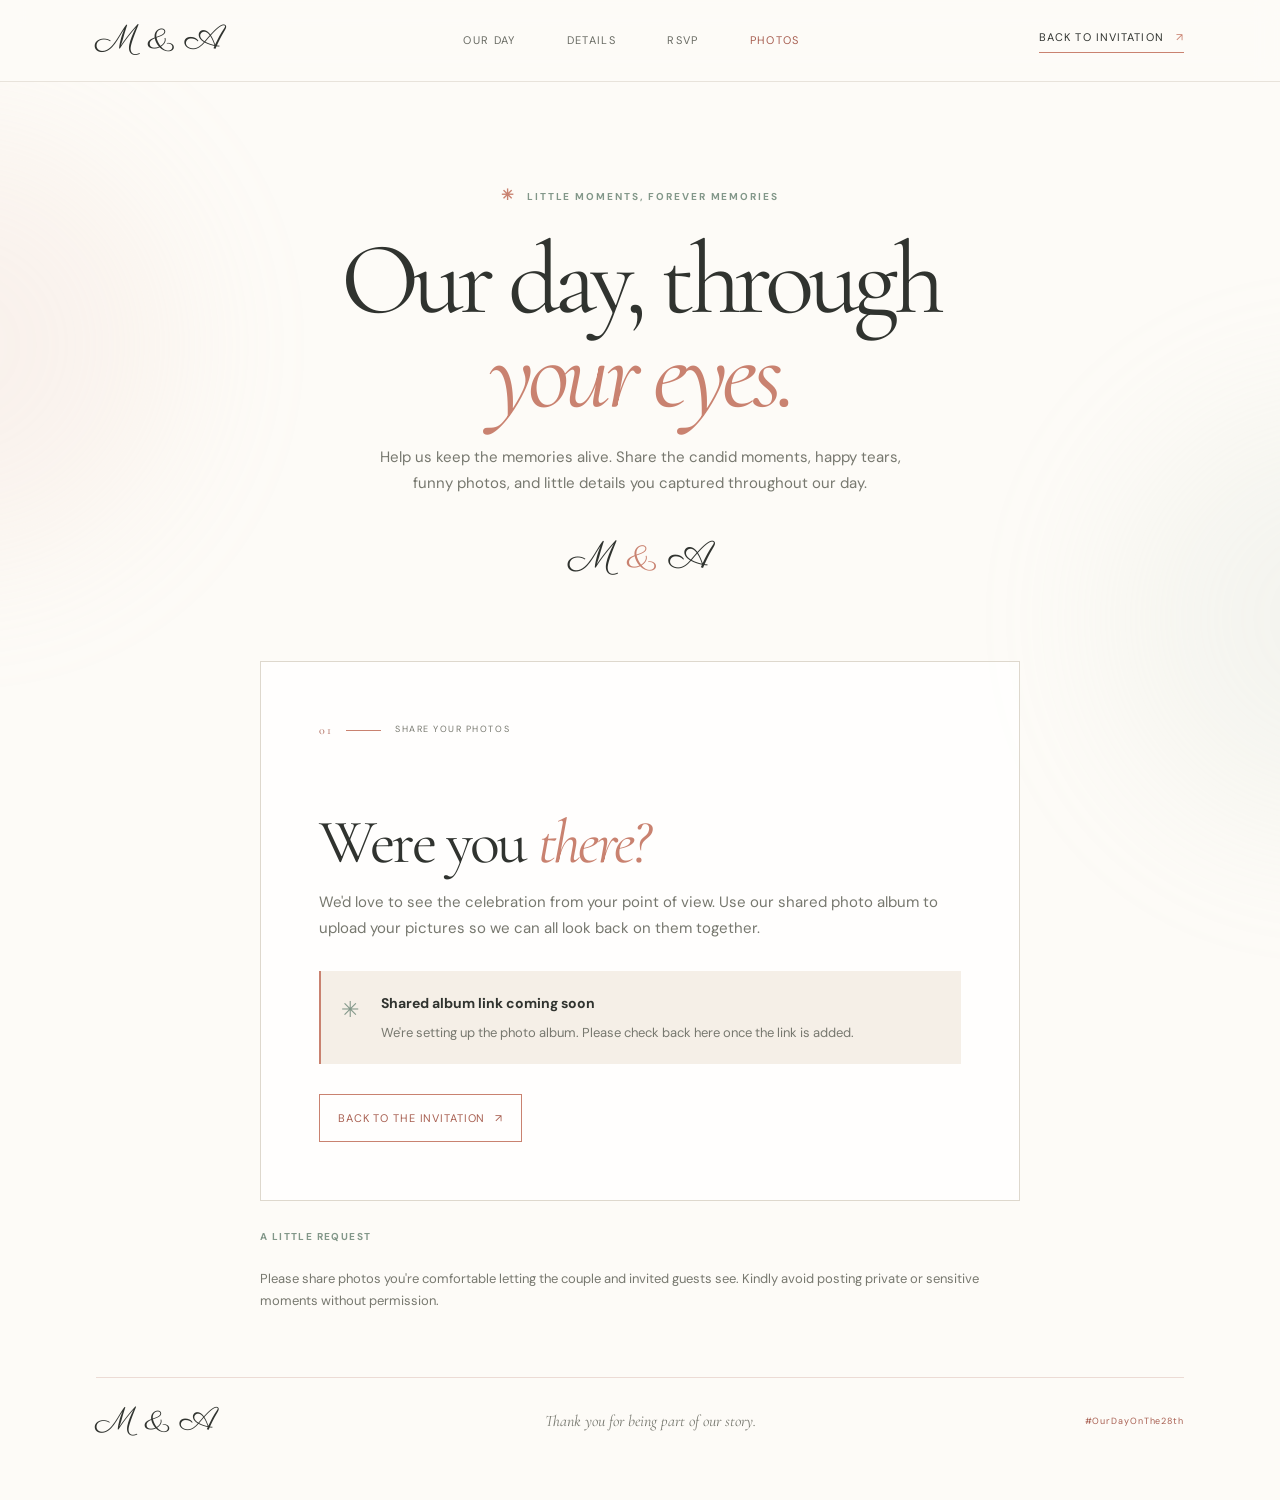
==== photos.html @ a07df559 "Add wedding photo memories page" ====
<!doctype html>
<html lang="en">
<head>
<meta charset="utf-8">
<meta name="viewport" content="width=device-width, initial-scale=1">
<meta name="theme-color" content="#fdfbf7">
<meta name="description" content="Share and revisit the little moments from Marc and Angel's wedding day.">
<title>Wedding Memories | Marc &amp; Angel</title>
<link rel="preconnect" href="https://fonts.googleapis.com">
<link rel="preconnect" href="https://fonts.gstatic.com" crossorigin>
<link href="https://fonts.googleapis.com/css2?family=Cormorant+Garamond:wght@400;500;600;700&family=DM+Sans:wght@400;500;600;700&family=Parisienne&display=swap" rel="stylesheet">
<link rel="stylesheet" href="styles.css?v=5">
</head>
<body>
<div class="ambient ambient-one" aria-hidden="true"></div><div class="ambient ambient-two" aria-hidden="true"></div>
<header class="site-header">
<a class="brand monogram" href="index.html" aria-label="Return to Marc and Angel's wedding invitation">M &amp; A</a>
<nav class="nav-links" aria-label="Main navigation"><a href="index.html#story">Our Day</a><a href="index.html#details">Details</a><a href="index.html#rsvp">RSVP</a><a class="active" href="photos.html">Photos</a></nav>
<a class="nav-cta" href="index.html">Back to invitation <span aria-hidden="true">↗</span></a>
</header>
<main class="memories-page">
<section class="memories-hero">
<p class="eyebrow"><span class="tiny-flower">✳</span> LITTLE MOMENTS, FOREVER MEMORIES</p>
<h1>Our day, through<br><em>your eyes.</em></h1>
<p class="memories-intro">Help us keep the memories alive. Share the candid moments, happy tears, funny photos, and little details you captured throughout our day.</p>
<div class="memories-monogram">M <span>&amp;</span> A</div>
</section>
<section class="memories-card" aria-labelledby="share-title">
<div class="section-index"><span>01</span><span class="index-line"></span><span>SHARE YOUR PHOTOS</span></div>
<h2 id="share-title">Were you <em>there?</em></h2>
<p>We'd love to see the celebration from your point of view. Use our shared photo album to upload your pictures so we can all look back on them together.</p>
<div class="album-status"><span class="tiny-flower">✳</span><div><strong>Shared album link coming soon</strong><p>We're setting up the photo album. Please check back here once the link is added.</p></div></div>
<a class="secondary-button memories-back" href="index.html">Back to the invitation <span aria-hidden="true">↗</span></a>
</section>
<section class="memories-note">
<p class="eyebrow">A LITTLE REQUEST</p>
<p>Please share photos you're comfortable letting the couple and invited guests see. Kindly avoid posting private or sensitive moments without permission.</p>
</section>
<footer class="site-footer"><a class="brand footer-brand monogram" href="index.html">M &amp; A</a><p>Thank you for being part of our story.</p><span class="footer-hashtag">#OurDayOnThe28th</span></footer>
</main>
</body>
</html>
---- styles.css ----
:root{--ivory:#fdfbf7;--paper:#f5efe7;--rose:#c98270;--rose-dark:#a85f51;--sage:#829789;--sage-light:#dce4da;--ink:#30332f;--muted:#77786f;--line:#ded8cd;--serif:"Cormorant Garamond",Georgia,serif;--sans:"DM Sans",Arial,sans-serif;--ease:cubic-bezier(.22,1,.36,1)}
*{box-sizing:border-box}html{scroll-behavior:smooth;scroll-padding-top:82px}body{margin:0;background:var(--ivory);color:var(--ink);font-family:var(--sans);font-size:15px;line-height:1.7;overflow-x:hidden}a{color:inherit;text-decoration:none}button,input,textarea{font:inherit}button,a{-webkit-tap-highlight-color:transparent}::selection{background:var(--sage-light);color:var(--ink)}.skip-link{position:fixed;z-index:100;top:-60px;left:16px;background:var(--ink);color:white;padding:10px 16px}.skip-link:focus{top:12px}
.ambient{position:fixed;z-index:-1;width:420px;height:420px;border-radius:50%;filter:blur(80px);opacity:.16;pointer-events:none}.ambient-one{top:15%;left:-250px;background:#e8c4b6}.ambient-two{right:-260px;bottom:8%;background:#c9d6c7}
.site-header{height:82px;width:100%;display:flex;align-items:center;justify-content:space-between;padding:0 7.5%;border-bottom:1px solid rgba(222,216,205,.65);background:rgba(253,251,247,.88);backdrop-filter:blur(12px);position:sticky;top:0;z-index:20}.brand{display:inline-flex;align-items:center;gap:7px;font-family:var(--serif);font-size:26px;font-weight:600;letter-spacing:-.05em}.brand.monogram{font-family:"Parisienne",cursive;font-size:34px;font-weight:400;letter-spacing:0;line-height:1.1;white-space:nowrap}.footer-brand.monogram{font-size:32px}.brand span{color:var(--rose);font-size:20px;font-style:italic}.brand i{font-family:var(--sans);font-size:11px;color:var(--rose);font-style:normal}.nav-links{display:flex;align-items:center;gap:clamp(20px,4vw,54px);color:#696b63;font-size:11px;text-transform:uppercase;letter-spacing:.12em}.nav-links a,.nav-cta,.text-link{transition:color .25s ease}.nav-links a:hover,.nav-links a.active,.text-link:hover{color:var(--rose-dark)}.nav-cta{font-size:11px;text-transform:uppercase;letter-spacing:.1em;border-bottom:1px solid var(--rose);padding-bottom:5px}.nav-cta span{color:var(--rose);margin-left:8px}
.screen{position:relative;padding:100px 11%;min-height:88vh}.hero{min-height:calc(100vh - 82px);display:grid;grid-template-columns:1.05fr .95fr;align-items:center;gap:4%;padding-top:70px;padding-bottom:90px}.hero-copy{max-width:600px;position:relative;z-index:2}.eyebrow{font-size:10px;line-height:1.5;letter-spacing:.19em;font-weight:700;color:var(--sage);margin:0 0 24px}.tiny-flower{color:var(--rose);font-size:15px;display:inline-block;margin-right:7px}h1,h2{font-family:var(--serif);font-weight:400;letter-spacing:-.045em;line-height:.98;margin:0}h1{font-size:clamp(64px,8.5vw,124px)}h1 em,h2 em{color:var(--rose);font-weight:400}.hero-intro{color:var(--muted);font-size:14px;max-width:360px;margin:26px 0 30px}.hero-names{display:flex;flex-direction:column;gap:8px;margin:0 0 32px}#couple-names{font-family:var(--serif);font-size:clamp(24px,3vw,35px)}.name-rule{width:52px;height:1px;background:var(--rose)}.hero-date{font-size:9px;font-weight:600;letter-spacing:.18em;color:var(--muted)}.hero-date b{color:var(--rose-dark);font-size:13px;margin-left:5px}
.primary-button,.secondary-button{display:inline-flex;align-items:center;justify-content:center;gap:28px;min-height:48px;padding:12px 19px;border:1px solid var(--rose);cursor:pointer;font-size:10px;letter-spacing:.1em;text-transform:uppercase;transition:background .3s ease,color .3s ease,transform .3s ease}.primary-button{background:var(--rose);color:white}.primary-button:hover{background:var(--rose-dark);border-color:var(--rose-dark);transform:translateY(-2px)}.secondary-button{color:var(--ink);background:transparent;border-color:var(--line)}.secondary-button:hover{background:var(--paper);transform:translateY(-2px)}
.hero-art{min-height:490px;position:relative;display:grid;place-items:center;isolation:isolate}.art-ring{position:absolute;border:1px solid rgba(130,151,137,.4);border-radius:50%;aspect-ratio:1}.ring-one{width:min(92%,450px)}.ring-two{width:min(74%,360px);border-color:rgba(201,130,112,.45)}.art-sun{position:absolute;z-index:-1;top:12%;right:12%;width:110px;height:110px;border-radius:50%;background:#efe0d3;opacity:.8}.flower-illustration{width:min(100%,410px);height:auto;overflow:visible;filter:drop-shadow(0 14px 12px rgba(79,71,57,.05))}.stem{fill:none;stroke:var(--sage);stroke-width:2;stroke-linecap:round}.leaf{fill:#b6c6b6;stroke:var(--sage);stroke-width:1.3}.blossom{fill:#e7c5b8;stroke:#c98270;stroke-width:1.3}.blossom-main{fill:#f0d6c8}.blossom-left{fill:#e9c7b9}.blossom-right{fill:#d9b3a3}.blossom circle{fill:#c98270;stroke:none}.bud{fill:#c98270;stroke:#a85f51;stroke-width:1.4}.bud path{fill:none}.art-caption{position:absolute;bottom:5%;display:flex;align-items:center;gap:12px;color:var(--muted);font-family:var(--serif);font-size:14px;font-style:italic}.art-caption span:nth-child(2){color:var(--rose);font-style:normal}.scroll-cue{position:absolute;bottom:27px;left:11%;display:flex;align-items:center;gap:12px;color:var(--muted);font-size:8px;letter-spacing:.16em}.scroll-line{display:inline-block;width:34px;height:1px;background:var(--rose)}.hero-side-note{position:absolute;right:2.5%;top:50%;writing-mode:vertical-rl;transform:rotate(180deg);color:#a5a095;font-size:8px;letter-spacing:.2em}
.story-section{background:var(--paper);min-height:85vh;padding-top:85px;padding-bottom:80px}.section-index{display:flex;align-items:center;gap:14px;margin-bottom:70px;color:var(--muted);font-size:9px;letter-spacing:.17em}.section-index span:first-child{color:var(--rose-dark);font-size:12px;font-family:var(--serif)}.index-line{width:35px;height:1px;background:var(--rose)}.story-grid{display:grid;grid-template-columns:1.1fr .9fr;gap:10%;align-items:start}.story-heading h2,.details-heading h2,.rsvp-copy h2{font-size:clamp(48px,6.3vw,82px)}.story-copy{position:relative;padding-top:10px;max-width:480px}.quote-mark{position:absolute;top:-60px;left:-20px;font-family:var(--serif);font-size:100px;color:rgba(201,130,112,.27);line-height:1}.story-copy>p:first-of-type{position:relative;font-family:var(--serif);font-size:clamp(19px,2.1vw,25px);line-height:1.55;margin:0 0 28px}.signature{color:var(--muted);font-size:12px}.signature span{display:block;margin-top:4px;font-family:var(--serif);color:var(--ink);font-size:25px;font-style:italic}.story-bottom{margin-top:80px;border-top:1px solid var(--line);padding-top:28px;display:flex;align-items:center;justify-content:space-between;gap:24px}.story-stamp{display:flex;align-items:center;gap:10px;color:var(--muted);font-size:8px;letter-spacing:.15em}.story-stamp strong{display:grid;place-items:center;width:54px;height:54px;border:1px solid var(--rose);border-radius:50%;color:var(--rose-dark);font-family:var(--serif);font-size:26px;font-weight:500}.story-note{display:flex;align-items:center;gap:13px;color:var(--muted);font-family:var(--serif);font-size:16px;line-height:1.4}.story-note p{margin:0}.story-note .tiny-flower{font-size:24px}.text-link{color:var(--ink);font-size:10px;letter-spacing:.12em;text-transform:uppercase;border-bottom:1px solid var(--rose);padding-bottom:7px;white-space:nowrap}.text-link span{color:var(--rose);margin-left:10px}
.details-section{min-height:90vh;background:var(--ivory)}.details-heading{text-align:center;margin:-25px auto 50px}.details-heading .eyebrow{margin-bottom:18px}.section-lede{margin:20px 0 0;color:var(--muted);font-size:13px}.event-card{max-width:860px;margin:0 auto;display:grid;grid-template-columns:.72fr 1.28fr;background:#fffdfa;border:1px solid var(--line);box-shadow:0 20px 60px rgba(61,54,42,.045)}.event-date{position:relative;display:flex;flex-direction:column;align-items:center;justify-content:center;min-height:330px;background:var(--sage-light);overflow:hidden}.event-date:before,.event-date:after{content:"";position:absolute;width:210px;height:210px;border:1px solid rgba(130,151,137,.42);border-radius:50%}.event-date:before{transform:translate(-28%,-25%)}.event-date:after{transform:translate(28%,25%)}.date-month,.date-year{z-index:1;color:#617566;font-size:9px;letter-spacing:.2em}.event-date strong{z-index:1;font-family:var(--serif);font-size:clamp(85px,10vw,120px);font-weight:400;line-height:1.1;color:var(--ink)}.date-flower{z-index:1;margin-top:16px;color:var(--rose);font-size:23px}.event-info{padding:42px clamp(24px,5vw,56px);display:flex;flex-direction:column;justify-content:center;gap:26px}.event-row{display:grid;grid-template-columns:32px 1fr;gap:14px}.event-icon{color:var(--rose);font-size:22px;line-height:1.4}.event-label{display:block;color:var(--sage);font-size:9px;letter-spacing:.17em;font-weight:700;margin-bottom:3px}.event-row strong{display:block;font-family:var(--serif);font-size:23px;font-weight:500;line-height:1.25}.event-row p{margin:5px 0 0;color:var(--muted);font-size:11px}.event-actions{display:flex;flex-wrap:wrap;gap:10px;margin-top:3px}.event-actions .primary-button,.event-actions .secondary-button{min-height:42px;padding:10px 13px;gap:15px;font-size:9px}.details-footnote{display:flex;justify-content:center;align-items:center;gap:10px;color:var(--muted);font-family:var(--serif);font-style:italic;font-size:16px;margin-top:28px}.details-footnote span{color:var(--rose)}
.rsvp-section{background:#f3e8df;padding-bottom:0}.rsvp-section .section-index{margin-bottom:55px}.rsvp-grid{display:grid;grid-template-columns:1fr 1fr;gap:12%;align-items:start;max-width:1000px;margin:0 auto 100px}.rsvp-copy>p:not(.eyebrow){color:var(--muted);font-size:13px;max-width:340px;margin-top:25px}.rsvp-deco{margin-top:48px;display:flex;align-items:center;gap:20px;color:var(--rose);font-size:17px}.rsvp-deco span:nth-child(2){font-size:34px;color:var(--sage)}.rsvp-form{background:var(--ivory);border:1px solid rgba(222,216,205,.9);padding:clamp(24px,4vw,42px)}.rsvp-form>label,.rsvp-form legend{display:block;color:var(--ink);font-size:11px;font-weight:600;margin-bottom:8px}.rsvp-form label>span,.rsvp-form legend>span{color:var(--rose-dark)}.rsvp-form .optional{color:var(--muted);font-size:10px;font-weight:400}.rsvp-form input[type=text],.rsvp-form input[type=email],.rsvp-form textarea{width:100%;border:1px solid var(--line);border-radius:0;background:#fffdfa;padding:12px 13px;color:var(--ink);font-size:12px;margin-bottom:22px;outline:none;transition:border-color .2s ease,box-shadow .2s ease}.rsvp-form input:focus,.rsvp-form textarea:focus{border-color:var(--sage);box-shadow:0 0 0 3px rgba(130,151,137,.13)}.rsvp-form input::placeholder,.rsvp-form textarea::placeholder{color:#aaa69e}.rsvp-form fieldset{border:0;margin:0 0 22px;padding:0}.rsvp-form legend{margin-bottom:10px}.radio-card{display:flex;align-items:center;gap:10px;padding:11px 12px;border:1px solid var(--line);margin-top:8px;font-size:11px;cursor:pointer;transition:border-color .2s ease,background .2s ease}.radio-card:has(input:checked){border-color:var(--sage);background:#f3f6f1}.radio-card input{accent-color:var(--sage)}.rsvp-form textarea{resize:vertical;margin-bottom:18px}.submit-button{width:100%}.form-note,.form-message{font-size:10px;color:var(--muted);line-height:1.6}.form-note{margin:13px 0 0}.form-message{color:var(--rose-dark);margin:6px 0 0}.site-footer{border-top:1px solid rgba(168,95,81,.2);padding:26px 0;display:flex;align-items:center;justify-content:space-between;gap:18px}.footer-brand{font-size:22px}.site-footer p{color:var(--muted);font-family:var(--serif);font-style:italic;font-size:16px;margin:0}.footer-hashtag{color:var(--rose-dark);font-size:9px;letter-spacing:.1em}.page-progress{position:fixed;z-index:30;left:0;bottom:0;width:100%;height:3px;background:transparent;pointer-events:none}.page-progress span{display:block;width:0;height:100%;background:var(--rose)}.reveal{opacity:0;transform:translateY(22px);transition:opacity .85s var(--ease),transform .85s var(--ease)}.reveal.in-view{opacity:1;transform:translateY(0)}.hero .reveal:nth-child(2){transition-delay:.12s}
@media(prefers-reduced-motion:reduce){*,*::before,*::after{scroll-behavior:auto!important;animation-duration:.01ms!important;animation-iteration-count:1!important;transition-duration:.01ms!important}.reveal{opacity:1;transform:none}}
@media(max-width:900px){.site-header{padding:0 5%}.screen{padding-left:7%;padding-right:7%}.hero{gap:1%}.hero-art{min-height:400px}.scroll-cue{left:7%}.story-grid{gap:7%}.story-bottom{flex-wrap:wrap}.rsvp-grid{gap:7%}}
@media(max-width:650px){html{scroll-padding-top:70px}.site-header{height:70px;padding:0 6%}.brand{font-size:23px}.nav-links{gap:13px;font-size:9px;letter-spacing:.04em}.nav-cta{display:none}.screen{padding:75px 7%;min-height:auto}.hero{min-height:auto;padding-top:66px;padding-bottom:85px;grid-template-columns:1fr}.hero-copy{padding-top:10px}h1{font-size:clamp(68px,17vw,100px)}.hero-intro{max-width:300px}.hero-art{min-height:340px;margin-top:15px}.art-ring.ring-one{width:85%}.art-ring.ring-two{width:68%}.flower-illustration{width:min(90%,330px)}.art-sun{width:75px;height:75px}.art-caption{bottom:0;font-size:12px}.scroll-cue{left:7%;bottom:25px}.hero-side-note{display:none}.section-index{margin-bottom:48px}.story-grid{grid-template-columns:1fr;gap:55px}.story-copy{margin-left:15px}.quote-mark{left:-18px;top:-50px}.story-bottom{margin-top:55px;align-items:flex-start}.story-note{order:3;width:100%}.details-heading{margin:0 auto 35px}.event-card{grid-template-columns:1fr}.event-date{min-height:230px}.event-date strong{font-size:94px}.event-info{padding:30px 24px}.event-actions{display:grid;grid-template-columns:1fr}.event-actions a,.event-actions button{width:100%}.details-footnote{text-align:center;font-size:14px}.rsvp-section .section-index{margin-bottom:45px}.rsvp-grid{grid-template-columns:1fr;gap:42px;margin-bottom:65px}.rsvp-deco{margin-top:25px}.site-footer{flex-wrap:wrap}.site-footer p{order:3;width:100%}}
@media(max-width:380px){.nav-links{gap:9px;font-size:8px}.eyebrow{font-size:9px}.story-stamp{gap:6px}.story-stamp strong{width:45px;height:45px}}
/* Hidden anti-spam field; kept out of the visual layout. */
.website-field{position:absolute!important;left:-10000px!important;top:auto!important;width:1px!important;height:1px!important;overflow:hidden!important;}
.form-message.is-error{color:#a33b36;}
.submit-button:disabled{opacity:.65;cursor:wait;}


/* Memories page */
.memories-page{min-height:calc(100vh - 82px);padding:clamp(55px,8vw,110px) 7.5% 35px;max-width:1440px;margin:0 auto}
.memories-hero{max-width:800px;margin:0 auto 70px;text-align:center}
.memories-hero .eyebrow{justify-content:center}
.memories-hero h1{font-family:var(--serif);font-size:clamp(58px,8vw,108px);font-weight:400;line-height:.92;letter-spacing:-.055em;margin:25px 0}
.memories-hero h1 em,.memories-card h2 em{color:var(--rose);font-weight:400}
.memories-intro{max-width:560px;margin:0 auto;color:var(--muted)}
.memories-monogram{font-family:"Parisienne",cursive;font-size:38px;color:var(--ink);margin-top:30px}
.memories-monogram span{color:var(--rose)}
.memories-card{max-width:760px;margin:0 auto;padding:clamp(28px,5vw,58px);background:rgba(255,255,255,.68);border:1px solid var(--line)}
.memories-card h2{font-family:var(--serif);font-weight:400;font-size:clamp(40px,6vw,62px);line-height:1.05;margin:26px 0 12px}
.memories-card>p{color:var(--muted)}
.album-status{display:flex;align-items:flex-start;gap:15px;margin:30px 0;padding:20px;background:var(--paper);border-left:2px solid var(--rose)}
.album-status .tiny-flower{color:var(--sage);font-size:22px}
.album-status strong{font-size:14px}
.album-status p{margin:5px 0 0;color:var(--muted);font-size:13px}
.memories-back{display:inline-flex;align-items:center;justify-content:center;gap:10px;padding:12px 18px;border:1px solid var(--rose);color:var(--rose-dark);font-size:11px;text-transform:uppercase;letter-spacing:.08em}
.memories-note{max-width:760px;margin:28px auto 65px;color:var(--muted);font-size:13px}
.memories-note .eyebrow{color:var(--sage);font-size:10px;letter-spacing:.14em}
@media(max-width:650px){.memories-page{padding:50px 7% 25px}.memories-hero{margin-bottom:45px}.memories-card{padding:26px 22px}.memories-page .site-footer{margin-top:40px}}
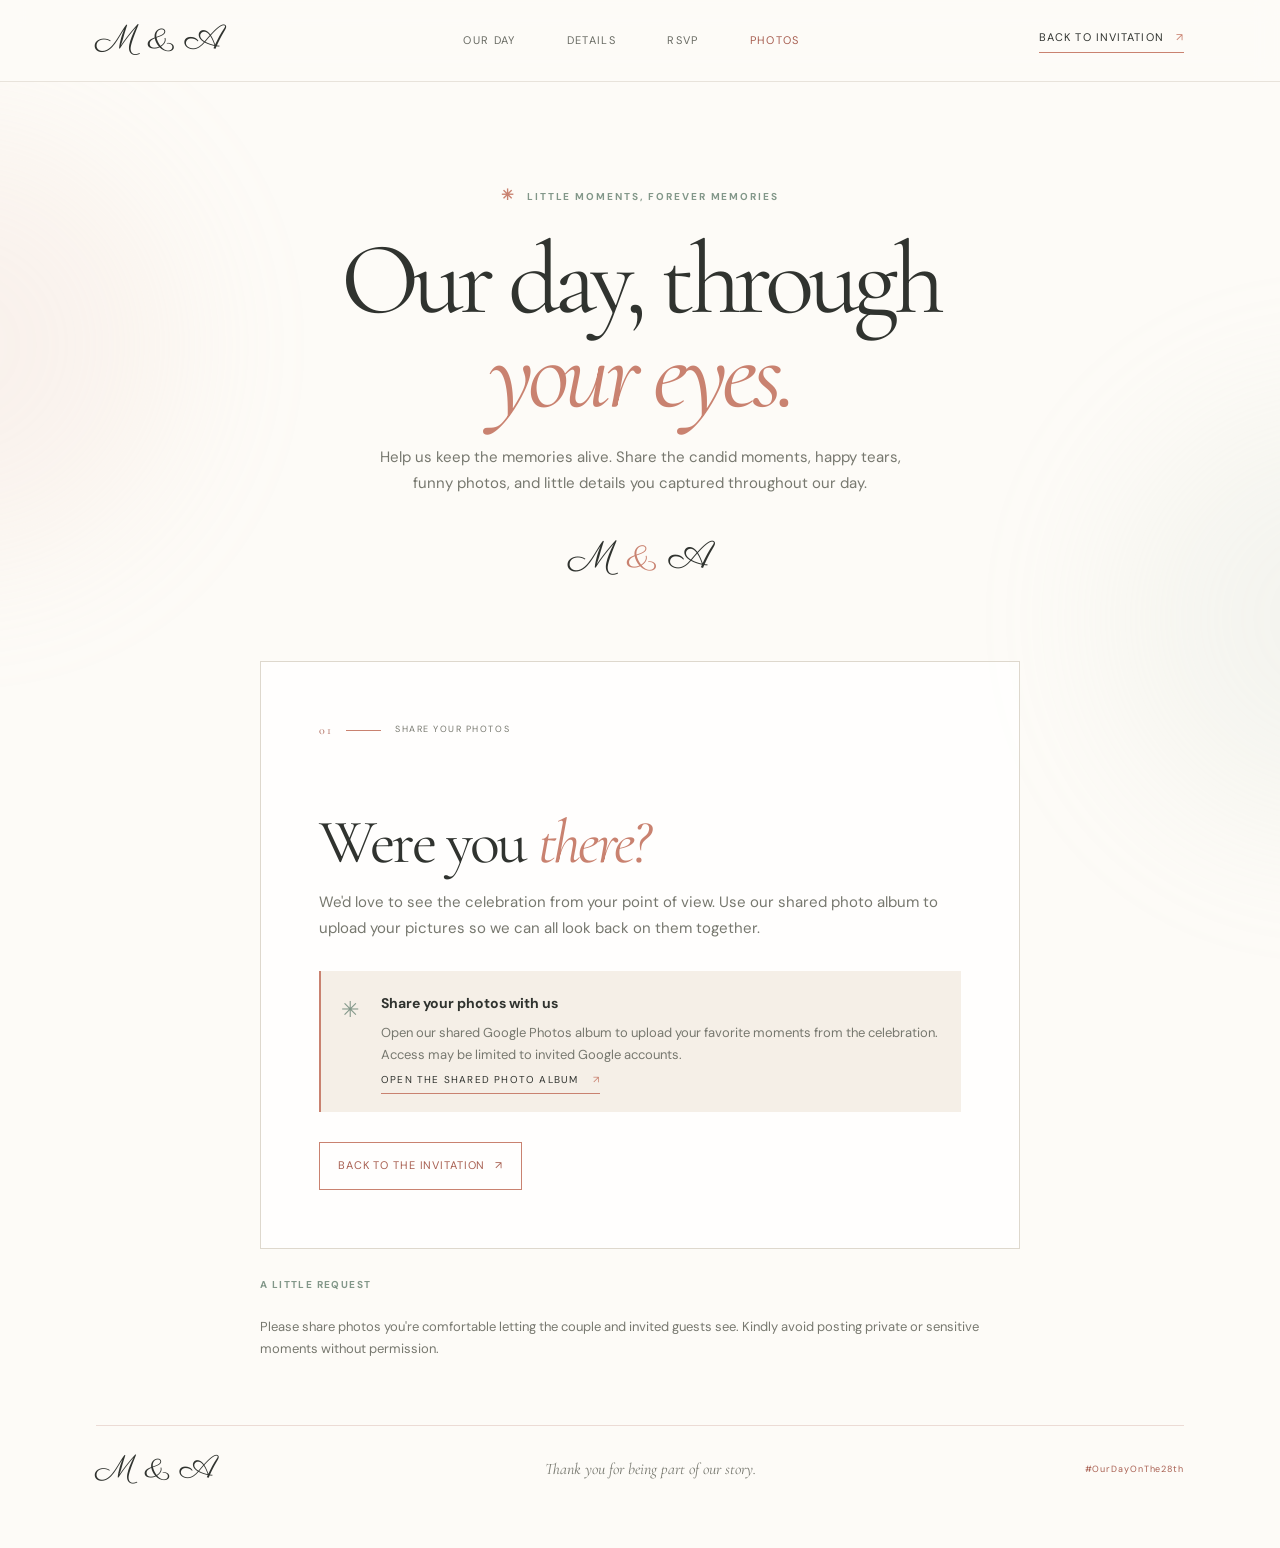
==== commit ef0e0429: "Add shared Google Photos album link" ====
--- a/photos.html
+++ b/photos.html
@@ -9,7 +9,7 @@
 <link rel="preconnect" href="https://fonts.googleapis.com">
 <link rel="preconnect" href="https://fonts.gstatic.com" crossorigin>
 <link href="https://fonts.googleapis.com/css2?family=Cormorant+Garamond:wght@400;500;600;700&family=DM+Sans:wght@400;500;600;700&family=Parisienne&display=swap" rel="stylesheet">
-<link rel="stylesheet" href="styles.css?v=5">
+<link rel="stylesheet" href="styles.css?v=8">
 </head>
 <body>
 <div class="ambient ambient-one" aria-hidden="true"></div><div class="ambient ambient-two" aria-hidden="true"></div>
@@ -29,7 +29,7 @@
 <div class="section-index"><span>01</span><span class="index-line"></span><span>SHARE YOUR PHOTOS</span></div>
 <h2 id="share-title">Were you <em>there?</em></h2>
 <p>We'd love to see the celebration from your point of view. Use our shared photo album to upload your pictures so we can all look back on them together.</p>
-<div class="album-status"><span class="tiny-flower">✳</span><div><strong>Shared album link coming soon</strong><p>We're setting up the photo album. Please check back here once the link is added.</p></div></div>
+<div class="album-status"><span class="tiny-flower">✳</span><div><strong>Share your photos with us</strong><p>Open our shared Google Photos album to upload your favorite moments from the celebration. Access may be limited to invited Google accounts.</p><a class="text-link album-link" href="https://photos.app.goo.gl/m4whhoZjSTpRGies6" target="_blank" rel="noopener noreferrer">Open the shared photo album <span aria-hidden="true">↗</span></a></div></div>
 <a class="secondary-button memories-back" href="index.html">Back to the invitation <span aria-hidden="true">↗</span></a>
 </section>
 <section class="memories-note">
--- a/styles.css
+++ b/styles.css
@@ -6,7 +6,7 @@
 .primary-button,.secondary-button{display:inline-flex;align-items:center;justify-content:center;gap:28px;min-height:48px;padding:12px 19px;border:1px solid var(--rose);cursor:pointer;font-size:10px;letter-spacing:.1em;text-transform:uppercase;transition:background .3s ease,color .3s ease,transform .3s ease}.primary-button{background:var(--rose);color:white}.primary-button:hover{background:var(--rose-dark);border-color:var(--rose-dark);transform:translateY(-2px)}.secondary-button{color:var(--ink);background:transparent;border-color:var(--line)}.secondary-button:hover{background:var(--paper);transform:translateY(-2px)}
 .hero-art{min-height:490px;position:relative;display:grid;place-items:center;isolation:isolate}.art-ring{position:absolute;border:1px solid rgba(130,151,137,.4);border-radius:50%;aspect-ratio:1}.ring-one{width:min(92%,450px)}.ring-two{width:min(74%,360px);border-color:rgba(201,130,112,.45)}.art-sun{position:absolute;z-index:-1;top:12%;right:12%;width:110px;height:110px;border-radius:50%;background:#efe0d3;opacity:.8}.flower-illustration{width:min(100%,410px);height:auto;overflow:visible;filter:drop-shadow(0 14px 12px rgba(79,71,57,.05))}.stem{fill:none;stroke:var(--sage);stroke-width:2;stroke-linecap:round}.leaf{fill:#b6c6b6;stroke:var(--sage);stroke-width:1.3}.blossom{fill:#e7c5b8;stroke:#c98270;stroke-width:1.3}.blossom-main{fill:#f0d6c8}.blossom-left{fill:#e9c7b9}.blossom-right{fill:#d9b3a3}.blossom circle{fill:#c98270;stroke:none}.bud{fill:#c98270;stroke:#a85f51;stroke-width:1.4}.bud path{fill:none}.art-caption{position:absolute;bottom:5%;display:flex;align-items:center;gap:12px;color:var(--muted);font-family:var(--serif);font-size:14px;font-style:italic}.art-caption span:nth-child(2){color:var(--rose);font-style:normal}.scroll-cue{position:absolute;bottom:27px;left:11%;display:flex;align-items:center;gap:12px;color:var(--muted);font-size:8px;letter-spacing:.16em}.scroll-line{display:inline-block;width:34px;height:1px;background:var(--rose)}.hero-side-note{position:absolute;right:2.5%;top:50%;writing-mode:vertical-rl;transform:rotate(180deg);color:#a5a095;font-size:8px;letter-spacing:.2em}
 .story-section{background:var(--paper);min-height:85vh;padding-top:85px;padding-bottom:80px}.section-index{display:flex;align-items:center;gap:14px;margin-bottom:70px;color:var(--muted);font-size:9px;letter-spacing:.17em}.section-index span:first-child{color:var(--rose-dark);font-size:12px;font-family:var(--serif)}.index-line{width:35px;height:1px;background:var(--rose)}.story-grid{display:grid;grid-template-columns:1.1fr .9fr;gap:10%;align-items:start}.story-heading h2,.details-heading h2,.rsvp-copy h2{font-size:clamp(48px,6.3vw,82px)}.story-copy{position:relative;padding-top:10px;max-width:480px}.quote-mark{position:absolute;top:-60px;left:-20px;font-family:var(--serif);font-size:100px;color:rgba(201,130,112,.27);line-height:1}.story-copy>p:first-of-type{position:relative;font-family:var(--serif);font-size:clamp(19px,2.1vw,25px);line-height:1.55;margin:0 0 28px}.signature{color:var(--muted);font-size:12px}.signature span{display:block;margin-top:4px;font-family:var(--serif);color:var(--ink);font-size:25px;font-style:italic}.story-bottom{margin-top:80px;border-top:1px solid var(--line);padding-top:28px;display:flex;align-items:center;justify-content:space-between;gap:24px}.story-stamp{display:flex;align-items:center;gap:10px;color:var(--muted);font-size:8px;letter-spacing:.15em}.story-stamp strong{display:grid;place-items:center;width:54px;height:54px;border:1px solid var(--rose);border-radius:50%;color:var(--rose-dark);font-family:var(--serif);font-size:26px;font-weight:500}.story-note{display:flex;align-items:center;gap:13px;color:var(--muted);font-family:var(--serif);font-size:16px;line-height:1.4}.story-note p{margin:0}.story-note .tiny-flower{font-size:24px}.text-link{color:var(--ink);font-size:10px;letter-spacing:.12em;text-transform:uppercase;border-bottom:1px solid var(--rose);padding-bottom:7px;white-space:nowrap}.text-link span{color:var(--rose);margin-left:10px}
-.details-section{min-height:90vh;background:var(--ivory)}.details-heading{text-align:center;margin:-25px auto 50px}.details-heading .eyebrow{margin-bottom:18px}.section-lede{margin:20px 0 0;color:var(--muted);font-size:13px}.event-card{max-width:860px;margin:0 auto;display:grid;grid-template-columns:.72fr 1.28fr;background:#fffdfa;border:1px solid var(--line);box-shadow:0 20px 60px rgba(61,54,42,.045)}.event-date{position:relative;display:flex;flex-direction:column;align-items:center;justify-content:center;min-height:330px;background:var(--sage-light);overflow:hidden}.event-date:before,.event-date:after{content:"";position:absolute;width:210px;height:210px;border:1px solid rgba(130,151,137,.42);border-radius:50%}.event-date:before{transform:translate(-28%,-25%)}.event-date:after{transform:translate(28%,25%)}.date-month,.date-year{z-index:1;color:#617566;font-size:9px;letter-spacing:.2em}.event-date strong{z-index:1;font-family:var(--serif);font-size:clamp(85px,10vw,120px);font-weight:400;line-height:1.1;color:var(--ink)}.date-flower{z-index:1;margin-top:16px;color:var(--rose);font-size:23px}.event-info{padding:42px clamp(24px,5vw,56px);display:flex;flex-direction:column;justify-content:center;gap:26px}.event-row{display:grid;grid-template-columns:32px 1fr;gap:14px}.event-icon{color:var(--rose);font-size:22px;line-height:1.4}.event-label{display:block;color:var(--sage);font-size:9px;letter-spacing:.17em;font-weight:700;margin-bottom:3px}.event-row strong{display:block;font-family:var(--serif);font-size:23px;font-weight:500;line-height:1.25}.event-row p{margin:5px 0 0;color:var(--muted);font-size:11px}.event-actions{display:flex;flex-wrap:wrap;gap:10px;margin-top:3px}.event-actions .primary-button,.event-actions .secondary-button{min-height:42px;padding:10px 13px;gap:15px;font-size:9px}.details-footnote{display:flex;justify-content:center;align-items:center;gap:10px;color:var(--muted);font-family:var(--serif);font-style:italic;font-size:16px;margin-top:28px}.details-footnote span{color:var(--rose)}
+.details-section{min-height:90vh;background:var(--ivory)}.details-heading{text-align:center;margin:-25px auto 50px}.details-heading .eyebrow{margin-bottom:18px}.section-lede{margin:20px 0 0;color:var(--muted);font-size:13px}.event-card{max-width:860px;margin:0 auto;display:grid;grid-template-columns:.72fr 1.28fr;background:#fffdfa;border:1px solid var(--line);box-shadow:0 20px 60px rgba(61,54,42,.045)}.event-date{position:relative;display:flex;flex-direction:column;align-items:center;justify-content:center;min-height:330px;background:var(--sage-light);overflow:hidden}.event-date:before,.event-date:after{content:"";position:absolute;width:210px;height:210px;border:1px solid rgba(130,151,137,.42);border-radius:50%}.event-date:before{transform:translate(-28%,-25%)}.event-date:after{transform:translate(28%,25%)}.date-month,.date-year{z-index:1;color:#617566;font-size:clamp(11px,1.15vw,13px);font-weight:600;letter-spacing:.16em;line-height:1.4;text-align:center}.event-date strong{z-index:1;font-family:var(--serif);font-size:clamp(85px,10vw,120px);font-weight:400;line-height:1.1;color:var(--ink)}.date-flower{z-index:1;margin-top:16px;color:var(--rose);font-size:23px}.event-info{padding:42px clamp(24px,5vw,56px);display:flex;flex-direction:column;justify-content:center;gap:26px}.event-row{display:grid;grid-template-columns:32px 1fr;gap:14px}.event-icon{color:var(--rose);font-size:22px;line-height:1.4}.event-label{display:block;color:var(--sage);font-size:9px;letter-spacing:.17em;font-weight:700;margin-bottom:3px}.event-row strong{display:block;font-family:var(--serif);font-size:23px;font-weight:500;line-height:1.25}.event-row p{margin:5px 0 0;color:var(--muted);font-size:11px}.event-actions{display:flex;flex-wrap:wrap;gap:10px;margin-top:3px}.event-actions .primary-button,.event-actions .secondary-button{min-height:42px;padding:10px 13px;gap:15px;font-size:9px}.details-footnote{display:flex;justify-content:center;align-items:center;gap:10px;color:var(--muted);font-family:var(--serif);font-style:italic;font-size:16px;margin-top:28px}.details-footnote span{color:var(--rose)}
 .rsvp-section{background:#f3e8df;padding-bottom:0}.rsvp-section .section-index{margin-bottom:55px}.rsvp-grid{display:grid;grid-template-columns:1fr 1fr;gap:12%;align-items:start;max-width:1000px;margin:0 auto 100px}.rsvp-copy>p:not(.eyebrow){color:var(--muted);font-size:13px;max-width:340px;margin-top:25px}.rsvp-deco{margin-top:48px;display:flex;align-items:center;gap:20px;color:var(--rose);font-size:17px}.rsvp-deco span:nth-child(2){font-size:34px;color:var(--sage)}.rsvp-form{background:var(--ivory);border:1px solid rgba(222,216,205,.9);padding:clamp(24px,4vw,42px)}.rsvp-form>label,.rsvp-form legend{display:block;color:var(--ink);font-size:11px;font-weight:600;margin-bottom:8px}.rsvp-form label>span,.rsvp-form legend>span{color:var(--rose-dark)}.rsvp-form .optional{color:var(--muted);font-size:10px;font-weight:400}.rsvp-form input[type=text],.rsvp-form input[type=email],.rsvp-form textarea{width:100%;border:1px solid var(--line);border-radius:0;background:#fffdfa;padding:12px 13px;color:var(--ink);font-size:12px;margin-bottom:22px;outline:none;transition:border-color .2s ease,box-shadow .2s ease}.rsvp-form input:focus,.rsvp-form textarea:focus{border-color:var(--sage);box-shadow:0 0 0 3px rgba(130,151,137,.13)}.rsvp-form input::placeholder,.rsvp-form textarea::placeholder{color:#aaa69e}.rsvp-form fieldset{border:0;margin:0 0 22px;padding:0}.rsvp-form legend{margin-bottom:10px}.radio-card{display:flex;align-items:center;gap:10px;padding:11px 12px;border:1px solid var(--line);margin-top:8px;font-size:11px;cursor:pointer;transition:border-color .2s ease,background .2s ease}.radio-card:has(input:checked){border-color:var(--sage);background:#f3f6f1}.radio-card input{accent-color:var(--sage)}.rsvp-form textarea{resize:vertical;margin-bottom:18px}.submit-button{width:100%}.form-note,.form-message{font-size:10px;color:var(--muted);line-height:1.6}.form-note{margin:13px 0 0}.form-message{color:var(--rose-dark);margin:6px 0 0}.site-footer{border-top:1px solid rgba(168,95,81,.2);padding:26px 0;display:flex;align-items:center;justify-content:space-between;gap:18px}.footer-brand{font-size:22px}.site-footer p{color:var(--muted);font-family:var(--serif);font-style:italic;font-size:16px;margin:0}.footer-hashtag{color:var(--rose-dark);font-size:9px;letter-spacing:.1em}.page-progress{position:fixed;z-index:30;left:0;bottom:0;width:100%;height:3px;background:transparent;pointer-events:none}.page-progress span{display:block;width:0;height:100%;background:var(--rose)}.reveal{opacity:0;transform:translateY(22px);transition:opacity .85s var(--ease),transform .85s var(--ease)}.reveal.in-view{opacity:1;transform:translateY(0)}.hero .reveal:nth-child(2){transition-delay:.12s}
 @media(prefers-reduced-motion:reduce){*,*::before,*::after{scroll-behavior:auto!important;animation-duration:.01ms!important;animation-iteration-count:1!important;transition-duration:.01ms!important}.reveal{opacity:1;transform:none}}
 @media(max-width:900px){.site-header{padding:0 5%}.screen{padding-left:7%;padding-right:7%}.hero{gap:1%}.hero-art{min-height:400px}.scroll-cue{left:7%}.story-grid{gap:7%}.story-bottom{flex-wrap:wrap}.rsvp-grid{gap:7%}}
@@ -38,3 +38,17 @@
 .memories-note{max-width:760px;margin:28px auto 65px;color:var(--muted);font-size:13px}
 .memories-note .eyebrow{color:var(--sage);font-size:10px;letter-spacing:.14em}
 @media(max-width:650px){.memories-page{padding:50px 7% 25px}.memories-hero{margin-bottom:45px}.memories-card{padding:26px 22px}.memories-page .site-footer{margin-top:40px}}
+
+/* RSVP submission feedback */
+.form-message[hidden]{display:none!important}
+.form-message{display:flex;align-items:flex-start;gap:14px;margin-top:18px;padding:18px;background:#f5efe7;border:1px solid var(--line);color:var(--ink)}
+.form-message .confirmation-icon{display:grid;place-items:center;flex:0 0 34px;width:34px;height:34px;border-radius:50%;background:#dce4da;color:#506b59;font-size:19px}
+.form-message.is-decline .confirmation-icon{background:#f4dfd9;color:#a85f51}
+.form-message strong{display:block;font-family:var(--serif);font-size:24px;font-weight:500;line-height:1.2}
+.form-message p{margin:5px 0 0;color:var(--muted);font-size:12px;line-height:1.6}
+
+/* Respectful RSVP note for the intimate civil wedding. */
+.guest-policy-note{margin:0 0 22px;padding:16px 17px;background:#f8f1eb;border-left:2px solid var(--rose);color:var(--muted)}.guest-policy-note .policy-note-heading{display:block;margin:0 0 5px;color:var(--ink);font-family:var(--serif);font-size:18px;line-height:1.3}.guest-policy-note p{margin:0;font-size:11px;line-height:1.75}
+
+/* Private-album QR shown only in the accepted-RSVP confirmation state. */
+.acceptance-confirmation{flex:1;min-width:0}.album-qr-panel{margin-top:18px;padding:18px;background:#fffdfa;border:1px solid var(--line);text-align:center}.album-qr-heading{display:block;font-family:var(--serif);font-size:20px;color:var(--ink)}.album-qr-panel p{max-width:390px;margin:7px auto 14px;font-size:11px;line-height:1.6;color:var(--muted)}.album-qr-image{display:block;width:min(100%,220px);height:auto;margin:0 auto;padding:8px;background:#fdfbf7;border:1px solid #e8ded3}.album-qr-caption{display:block;margin-top:10px;font-size:9px;letter-spacing:.08em;color:var(--rose-dark)}
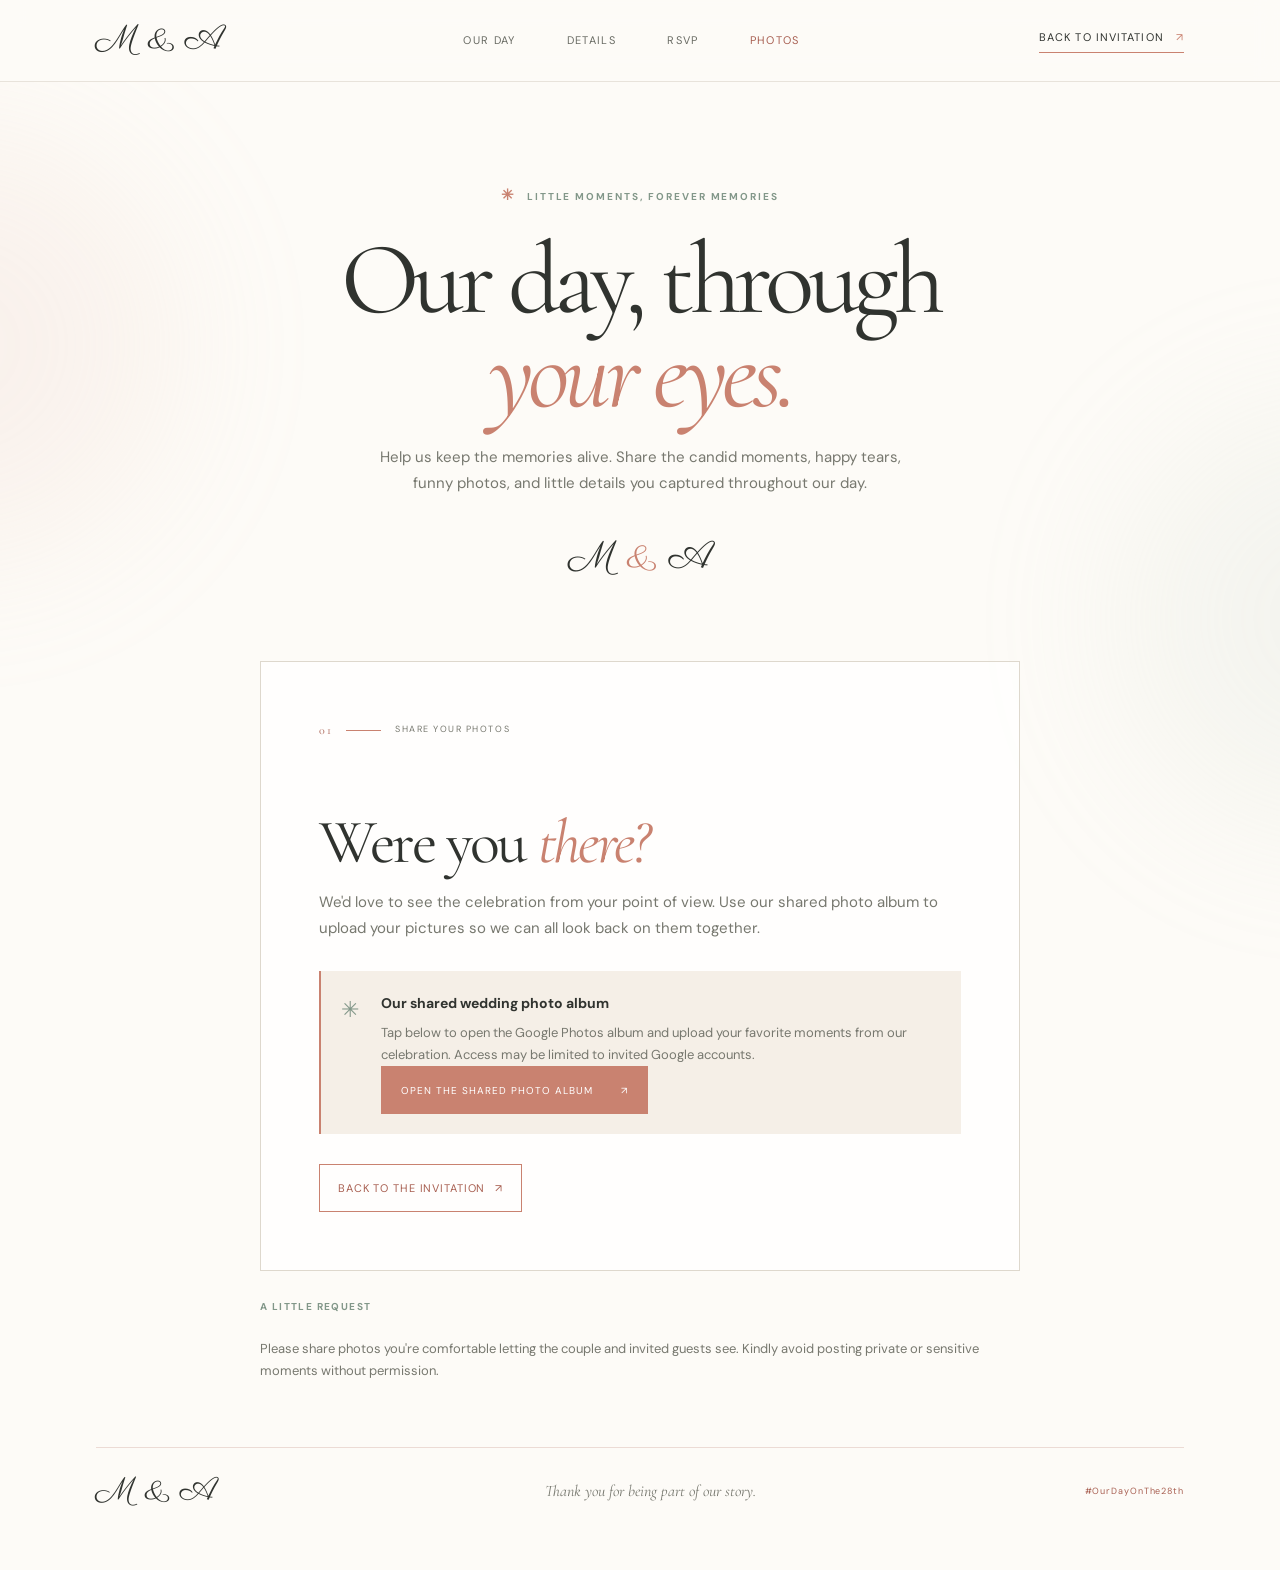
==== commit 70260b5a: "Make album link prominent and add wedding favicon to Photos page" ====
--- a/photos.html
+++ b/photos.html
@@ -4,12 +4,13 @@
 <meta charset="utf-8">
 <meta name="viewport" content="width=device-width, initial-scale=1">
 <meta name="theme-color" content="#fdfbf7">
+<link rel="icon" href="data:image/svg+xml,%3Csvg xmlns='http://www.w3.org/2000/svg' viewBox='0 0 64 64'%3E%3Crect width='64' height='64' rx='32' fill='%23fdfbf7'/%3E%3Ccircle cx='32' cy='32' r='29' fill='none' stroke='%23c98270'/%3E%3Ctext x='32' y='39' font-family='Georgia,serif' font-size='22' text-anchor='middle' fill='%2330332f'%3EMA%3C/text%3E%3C/svg%3E">
 <meta name="description" content="Share and revisit the little moments from Marc and Angel's wedding day.">
 <title>Wedding Memories | Marc &amp; Angel</title>
 <link rel="preconnect" href="https://fonts.googleapis.com">
 <link rel="preconnect" href="https://fonts.gstatic.com" crossorigin>
 <link href="https://fonts.googleapis.com/css2?family=Cormorant+Garamond:wght@400;500;600;700&family=DM+Sans:wght@400;500;600;700&family=Parisienne&display=swap" rel="stylesheet">
-<link rel="stylesheet" href="styles.css?v=8">
+<link rel="stylesheet" href="styles.css?v=9">
 </head>
 <body>
 <div class="ambient ambient-one" aria-hidden="true"></div><div class="ambient ambient-two" aria-hidden="true"></div>
@@ -29,7 +30,7 @@
 <div class="section-index"><span>01</span><span class="index-line"></span><span>SHARE YOUR PHOTOS</span></div>
 <h2 id="share-title">Were you <em>there?</em></h2>
 <p>We'd love to see the celebration from your point of view. Use our shared photo album to upload your pictures so we can all look back on them together.</p>
-<div class="album-status"><span class="tiny-flower">✳</span><div><strong>Share your photos with us</strong><p>Open our shared Google Photos album to upload your favorite moments from the celebration. Access may be limited to invited Google accounts.</p><a class="text-link album-link" href="https://photos.app.goo.gl/m4whhoZjSTpRGies6" target="_blank" rel="noopener noreferrer">Open the shared photo album <span aria-hidden="true">↗</span></a></div></div>
+<div class="album-status"><span class="tiny-flower">✳</span><div><strong>Our shared wedding photo album</strong><p>Tap below to open the Google Photos album and upload your favorite moments from our celebration. Access may be limited to invited Google accounts.</p><a class="primary-button album-link" href="https://photos.app.goo.gl/m4whhoZjSTpRGies6" target="_blank" rel="noopener noreferrer">Open the shared photo album <span aria-hidden="true">↗</span></a></div></div>
 <a class="secondary-button memories-back" href="index.html">Back to the invitation <span aria-hidden="true">↗</span></a>
 </section>
 <section class="memories-note">
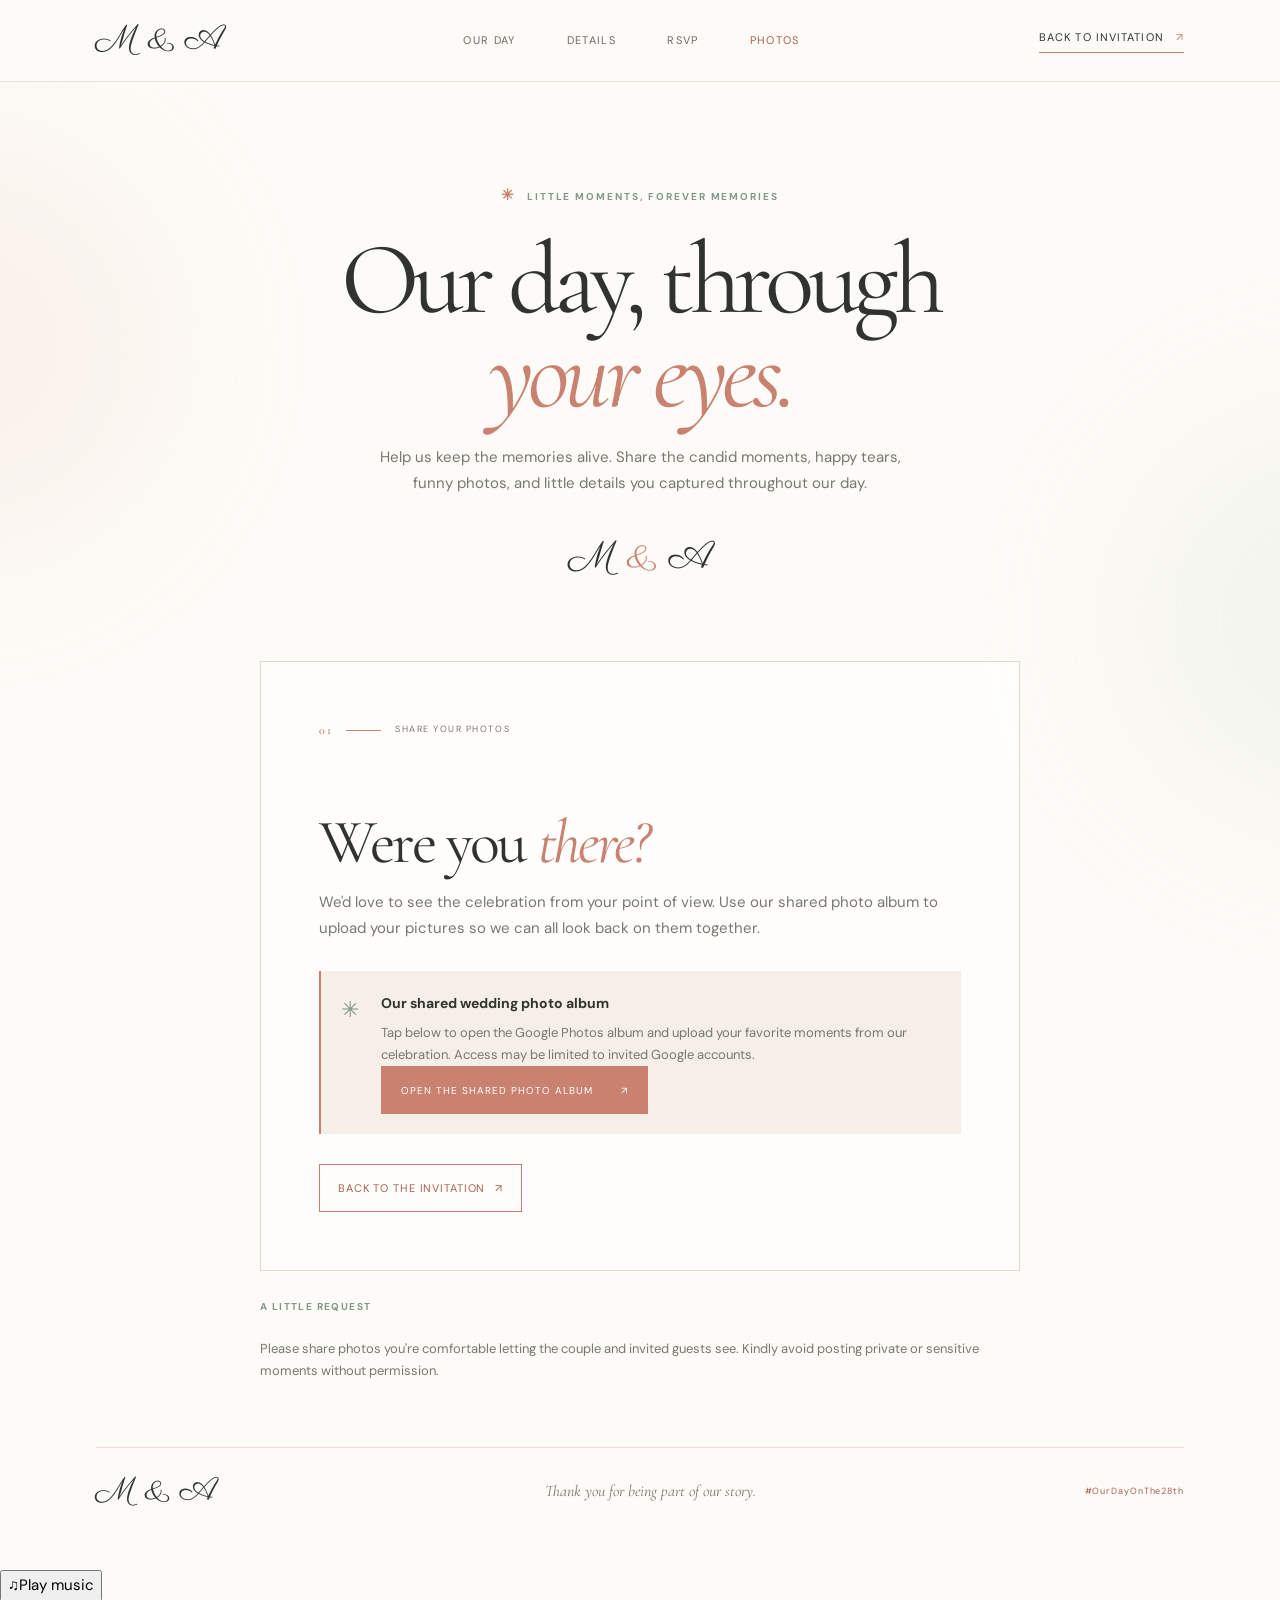
==== commit 88323a1f: "Add music control to wedding memories page" ====
--- a/photos.html
+++ b/photos.html
@@ -10,7 +10,8 @@
 <link rel="preconnect" href="https://fonts.googleapis.com">
 <link rel="preconnect" href="https://fonts.gstatic.com" crossorigin>
 <link href="https://fonts.googleapis.com/css2?family=Cormorant+Garamond:wght@400;500;600;700&family=DM+Sans:wght@400;500;600;700&family=Parisienne&display=swap" rel="stylesheet">
-<link rel="stylesheet" href="styles.css?v=9">
+<link rel="stylesheet" href="styles.css?v=10">
+<script src="script.js?v=7" defer></script>
 </head>
 <body>
 <div class="ambient ambient-one" aria-hidden="true"></div><div class="ambient ambient-two" aria-hidden="true"></div>
@@ -39,5 +40,6 @@
 </section>
 <footer class="site-footer"><a class="brand footer-brand monogram" href="index.html">M &amp; A</a><p>Thank you for being part of our story.</p><span class="footer-hashtag">#OurDayOnThe28th</span></footer>
 </main>
+<button class="music-toggle" id="music-toggle" type="button" aria-pressed="false" aria-label="Play gentle wedding background music"><span class="music-toggle-icon" aria-hidden="true">♫</span><span class="music-toggle-label">Play music</span></button>
 </body>
 </html>
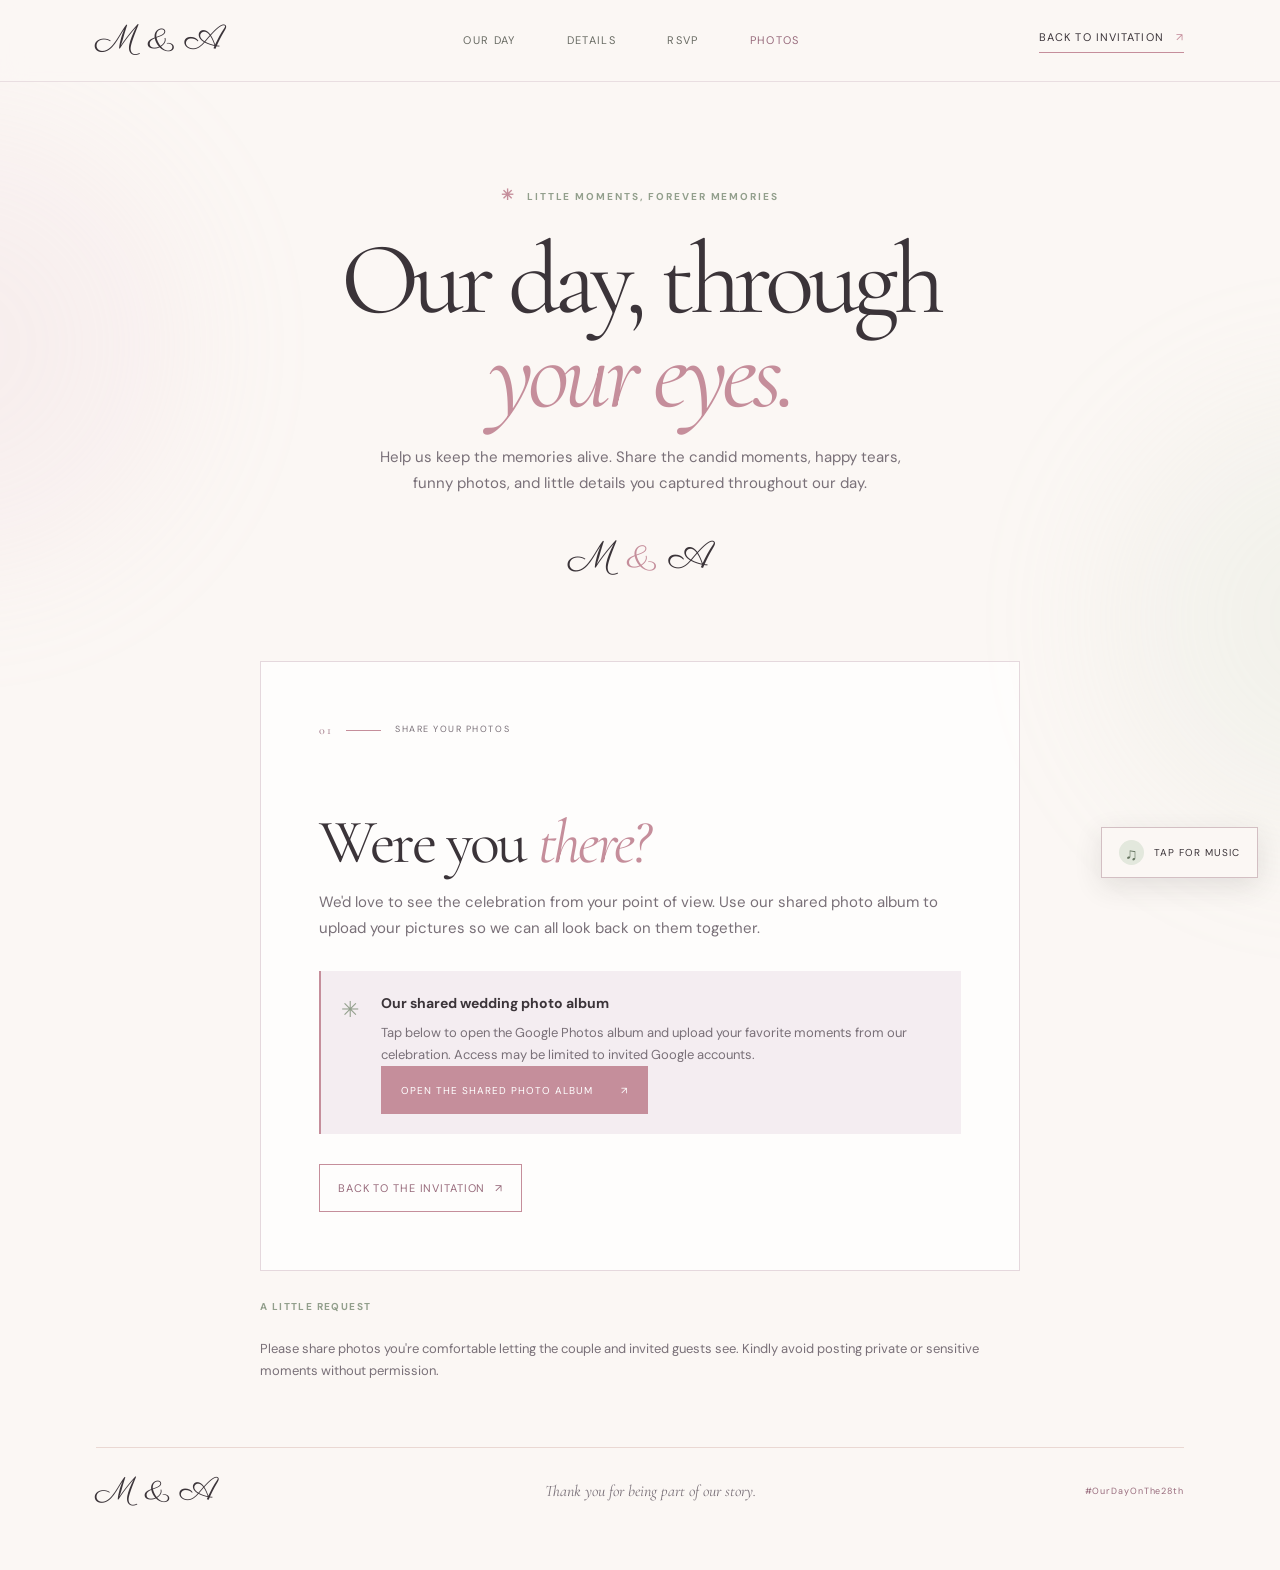
==== commit 9b51208d: "Match photos page to soft romance wedding palette" ====
--- a/photos.html
+++ b/photos.html
@@ -3,15 +3,15 @@
 <head>
 <meta charset="utf-8">
 <meta name="viewport" content="width=device-width, initial-scale=1">
-<meta name="theme-color" content="#fdfbf7">
-<link rel="icon" href="data:image/svg+xml,%3Csvg xmlns='http://www.w3.org/2000/svg' viewBox='0 0 64 64'%3E%3Crect width='64' height='64' rx='32' fill='%23fdfbf7'/%3E%3Ccircle cx='32' cy='32' r='29' fill='none' stroke='%23c98270'/%3E%3Ctext x='32' y='39' font-family='Georgia,serif' font-size='22' text-anchor='middle' fill='%2330332f'%3EMA%3C/text%3E%3C/svg%3E">
+<meta name="theme-color" content="#fbf7f4">
+<link rel="icon" href="data:image/svg+xml,%3Csvg xmlns='http://www.w3.org/2000/svg' viewBox='0 0 64 64'%3E%3Crect width='64' height='64' rx='32' fill='%23fbf7f4'/%3E%3Ccircle cx='32' cy='32' r='29' fill='none' stroke='%23c58e9b'/%3E%3Ctext x='32' y='39' font-family='Georgia,serif' font-size='22' text-anchor='middle' fill='%233b3439'%3EMA%3C/text%3E%3C/svg%3E">
 <meta name="description" content="Share and revisit the little moments from Marc and Angel's wedding day.">
 <title>Wedding Memories | Marc &amp; Angel</title>
 <link rel="preconnect" href="https://fonts.googleapis.com">
 <link rel="preconnect" href="https://fonts.gstatic.com" crossorigin>
 <link href="https://fonts.googleapis.com/css2?family=Cormorant+Garamond:wght@400;500;600;700&family=DM+Sans:wght@400;500;600;700&family=Parisienne&display=swap" rel="stylesheet">
-<link rel="stylesheet" href="styles.css?v=10">
-<script src="script.js?v=7" defer></script>
+<link rel="stylesheet" href="styles.css?v=11">
+<script src="script.js?v=8" defer></script>
 </head>
 <body>
 <div class="ambient ambient-one" aria-hidden="true"></div><div class="ambient ambient-two" aria-hidden="true"></div>
--- a/styles.css
+++ b/styles.css
@@ -52,3 +52,51 @@
 
 /* Private-album QR shown only in the accepted-RSVP confirmation state. */
 .acceptance-confirmation{flex:1;min-width:0}.album-qr-panel{margin-top:18px;padding:18px;background:#fffdfa;border:1px solid var(--line);text-align:center}.album-qr-heading{display:block;font-family:var(--serif);font-size:20px;color:var(--ink)}.album-qr-panel p{max-width:390px;margin:7px auto 14px;font-size:11px;line-height:1.6;color:var(--muted)}.album-qr-image{display:block;width:min(100%,220px);height:auto;margin:0 auto;padding:8px;background:#fdfbf7;border:1px solid #e8ded3}.album-qr-caption{display:block;margin-top:10px;font-size:9px;letter-spacing:.08em;color:var(--rose-dark)}
+
+/* Gentle, optional looping wedding soundtrack control. */
+.music-toggle{position:fixed;right:22px;bottom:22px;z-index:40;display:inline-flex;align-items:center;gap:10px;padding:12px 17px;border:1px solid rgba(168,95,81,.45);background:rgba(253,251,247,.96);color:var(--ink);box-shadow:0 8px 28px rgba(48,51,47,.12);font-size:10px;letter-spacing:.1em;text-transform:uppercase;cursor:pointer;transition:background .2s ease,transform .2s ease,border-color .2s ease}.music-toggle:hover{background:#f5efe7;border-color:var(--rose);transform:translateY(-2px)}.music-toggle-icon{display:inline-grid;place-items:center;width:25px;height:25px;border-radius:50%;background:var(--sage-light);color:#526b5a;font-size:17px;letter-spacing:0}.music-toggle[aria-pressed="true"] .music-toggle-icon{background:var(--rose);color:white}.music-toggle[aria-pressed="true"] .music-toggle-label:after{content:" · looping";color:var(--sage);letter-spacing:.04em}@media(max-width:650px){.music-toggle{right:12px;bottom:12px;padding:10px 13px}.music-toggle-label{font-size:9px}}
+
+
+/* Soft Filipino romance refresh — visual-only layer; interactive behavior remains unchanged. */
+:root{--ivory:#fbf7f4;--paper:#f4edf1;--rose:#c58e9b;--rose-dark:#986b7c;--sage:#929f8c;--sage-light:#e3e8dd;--ink:#3b3439;--muted:#797078;--line:#e5d8dd;--lavender:#b8a3ca;--lavender-light:#eee6f2;--capiz:#fffaf3}
+::selection{background:#ead9e7;color:var(--ink)}
+.ambient-one{background:#e8c1d0}.ambient-two{background:#c9d8c3}
+.site-header{background:rgba(251,247,244,.91);border-bottom-color:rgba(229,216,221,.8)}
+.nav-links a:hover,.nav-links a.active,.text-link:hover{color:var(--rose-dark)}
+.primary-button{background:var(--rose);border-color:var(--rose)}.primary-button:hover{background:var(--rose-dark);border-color:var(--rose-dark)}
+.art-ring{border-color:rgba(146,159,140,.45)}.ring-two{border-color:rgba(197,142,155,.5)}.art-sun{background:#eee3ef}
+.stem{stroke:var(--sage)}.leaf{fill:#c7d0bd;stroke:var(--sage)}.blossom{stroke:var(--rose)}.blossom-main{fill:#f0dbe1}.blossom-left{fill:#e9cbd7}.blossom-right{fill:#d7c8e5}.blossom circle,.bud{fill:var(--rose)}.bud{stroke:var(--rose-dark)}
+.story-section{background:linear-gradient(135deg,#f4edf1 0%,#f7f0ea 100%)}
+.event-date{background:linear-gradient(145deg,#e3e8dd,#eee6f2)}.event-date:before,.event-date:after{border-color:rgba(146,159,140,.45)}.date-month,.date-year{color:#687564}
+.rsvp-section{background:linear-gradient(145deg,#f1e5ec,#f4edf1 55%,#e9ede3)}
+.rsvp-form{background:rgba(255,250,246,.94)}.radio-card:has(input:checked){border-color:var(--sage);background:#eef1e9}.radio-card input{accent-color:var(--sage)}
+.guest-policy-note{background:#f7edf0;border-left-color:var(--rose)}
+.form-message{background:#f4edf1;border-color:var(--line)}.form-message .confirmation-icon{background:#e3e8dd;color:#61715f}.form-message.is-decline .confirmation-icon{background:#f1dfe6;color:var(--rose-dark)}
+.music-toggle{border-color:rgba(152,107,124,.4);background:rgba(251,247,244,.97)}.music-toggle:hover{background:#f4edf1;border-color:var(--rose)}.music-toggle-icon{background:var(--sage-light);color:#65745f}.music-toggle[aria-pressed="true"] .music-toggle-icon{background:var(--rose)}
+.album-qr-panel{background:#fffaf6;border-color:var(--line)}.album-qr-image{background:#fbf7f4;border-color:var(--line)}
+/* Outfit guidance */
+.attire-section{max-width:1040px;margin:56px auto 0;padding:clamp(25px,4vw,44px);background:linear-gradient(145deg,rgba(244,237,241,.9),rgba(255,250,243,.94));border:1px solid var(--line);position:relative;overflow:hidden}
+.attire-section:before,.attire-section:after{content:"";position:absolute;width:160px;height:160px;border:1px solid rgba(197,142,155,.25);border-radius:50%;pointer-events:none}
+.attire-section:before{top:-100px;right:-45px;box-shadow:0 0 0 12px rgba(255,250,243,.22),0 0 0 24px rgba(197,142,155,.08)}
+.attire-section:after{bottom:-115px;left:-55px;box-shadow:0 0 0 12px rgba(255,250,243,.22),0 0 0 24px rgba(146,159,140,.1)}
+.attire-heading{text-align:center;max-width:650px;margin:0 auto 30px;position:relative;z-index:1}
+.attire-heading .eyebrow{margin-bottom:12px}.attire-heading h3{font-family:var(--serif);font-size:clamp(38px,5vw,56px);font-weight:400;letter-spacing:-.04em;line-height:1.05;margin:0}.attire-heading h3 em{color:var(--rose-dark);font-weight:400}.attire-heading>p:last-child{margin:12px auto 0;color:var(--muted);font-size:13px;max-width:480px}
+.attire-grid{display:grid;grid-template-columns:1fr 1fr;gap:20px;position:relative;z-index:1}
+.attire-card{background:rgba(255,250,246,.9);border:1px solid rgba(229,216,221,.9);display:grid;grid-template-columns:.9fr 1.1fr;min-width:0;overflow:hidden}
+.attire-art{position:relative;display:flex;align-items:flex-end;justify-content:center;min-height:320px;padding:18px 8px 0;background:linear-gradient(160deg,#eee6f2,#f5e8e5 58%,#e3e8dd)}
+.attire-women .attire-art{background:linear-gradient(160deg,#f4e5eb,#eee6f2 60%,#f5eadf)}
+.attire-art-label{position:absolute;top:14px;left:13px;color:var(--rose-dark);font-size:8px;letter-spacing:.13em;font-weight:700}
+.fashion-figure{width:100%;max-width:220px;height:auto;filter:drop-shadow(0 7px 8px rgba(59,52,57,.08))}
+.attire-copy{padding:24px 18px;align-self:center}
+.attire-kicker{display:block;font-size:8px;letter-spacing:.12em;color:var(--sage);font-weight:700;line-height:1.5}
+.attire-copy h4{font-family:var(--serif);font-size:27px;font-weight:500;line-height:1.1;margin:9px 0}
+.attire-copy p{font-size:11px;line-height:1.75;color:var(--muted);margin:0}
+.attire-swatches{display:flex;align-items:center;gap:5px;flex-wrap:wrap;margin-top:16px}
+.attire-swatches i{display:block;width:12px;height:12px;border-radius:50%;background:#f1e3d8;border:1px solid rgba(59,52,57,.08)}
+.attire-swatches i:nth-child(2){background:#b8a3ca}.attire-swatches i:nth-child(3){background:#929f8c}
+.attire-women .attire-swatches i:first-child{background:#e4c4cf}.attire-women .attire-swatches i:nth-child(2){background:#b8a3ca}.attire-women .attire-swatches i:nth-child(3){background:#fbf7f4}
+.attire-swatches span{display:block;width:100%;margin-top:4px;color:var(--muted);font-size:9px;letter-spacing:.04em}
+.attire-note{position:relative;z-index:1;display:flex;justify-content:center;align-items:center;gap:9px;margin:24px 0 0;color:var(--muted);font-family:var(--serif);font-size:16px;font-style:italic;text-align:center}.attire-note span{color:var(--rose)}
+@media(max-width:900px){.attire-grid{grid-template-columns:1fr}.attire-card{grid-template-columns:.8fr 1.2fr}.attire-art{min-height:340px}}
+@media(max-width:650px){.attire-section{margin:42px 0 0;padding:24px 15px}.attire-heading{margin-bottom:22px}.attire-card{grid-template-columns:.86fr 1.14fr}.attire-art{min-height:285px;padding-left:4px;padding-right:4px}.attire-art-label{font-size:7px;left:8px}.attire-copy{padding:18px 12px}.attire-copy h4{font-size:23px}.attire-copy p{font-size:10px}.attire-kicker{font-size:7px}.attire-swatches{gap:4px}.attire-note{font-size:14px;align-items:flex-start}}
+@media(max-width:380px){.attire-card{grid-template-columns:1fr}.attire-art{min-height:290px}.attire-copy{padding:20px}}
